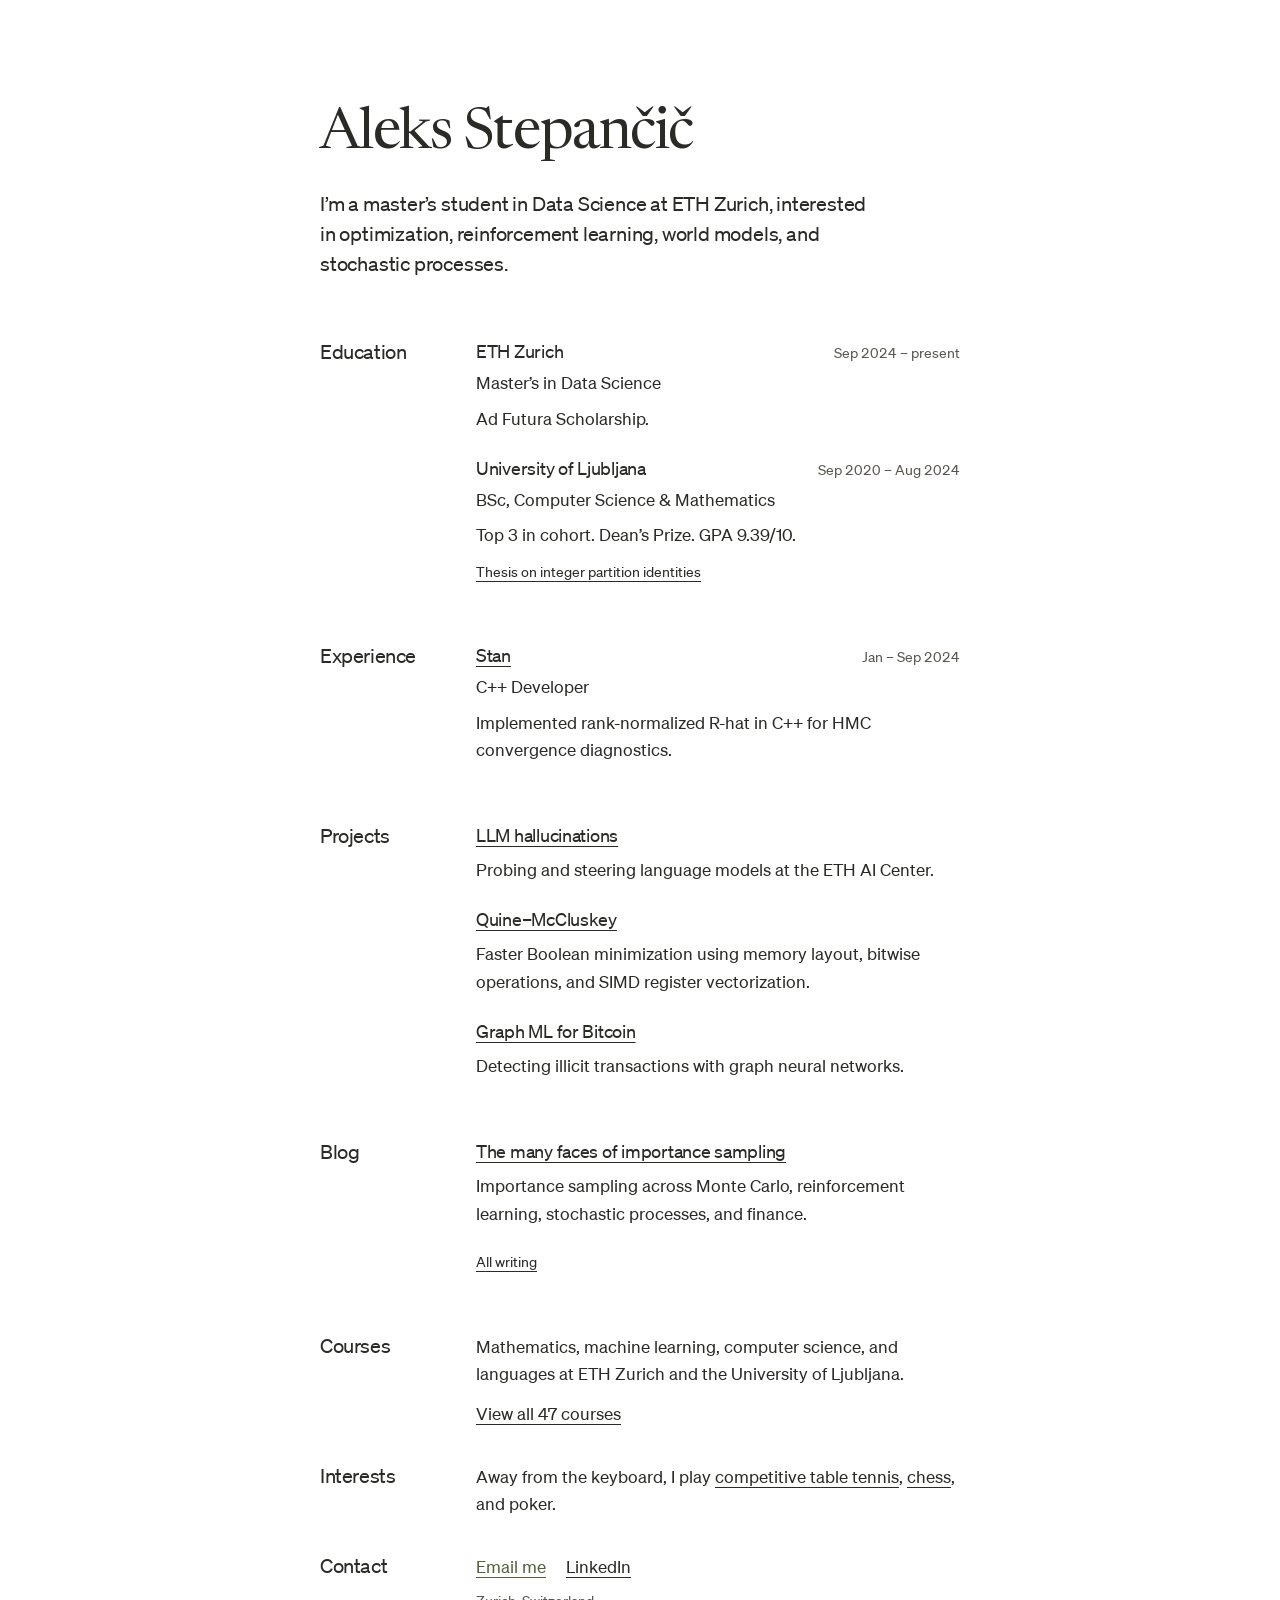
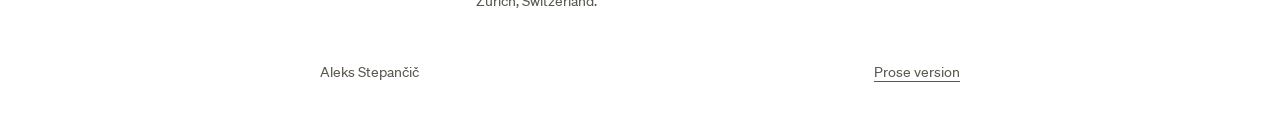
==== cv/index.html @ 12f6933e "Publish personal website and blog" ====
<!doctype html>
<html lang="en"><head>
<meta charset="utf-8"><meta name="viewport" content="width=device-width, initial-scale=1"><meta name="color-scheme" content="light"><meta name="theme-color" content="#ffffff">
<meta name="description" content="I’m a master’s student in Data Science at ETH Zurich, interested in optimization, reinforcement learning, world models, and stochastic processes."><title>Aleks Stepančič — CV</title>
<link rel="icon" href="../assets/favicon.svg?v=3" type="image/svg+xml"><link rel="stylesheet" href="../assets/fonts/fonts.css"><link rel="stylesheet" href="../taste/style.css">
</head><body><a class="skip-link" href="#main">Skip to content</a>
<div class="page profile-page"><main id="main">
<header class="intro"><h1>Aleks Stepančič</h1><p class="lead">I’m a master’s student in Data Science at ETH Zurich, interested in optimization, reinforcement learning, world models, and stochastic processes.</p></header>
<section id="education" class="cv-section" aria-labelledby="education-heading"><h2 id="education-heading">Education</h2><div class="section-body"><article class="record">
<div class="record-title"><h3>ETH Zurich</h3><p class="dates">Sep 2024 – present</p></div>
<p>Master’s in Data Science</p><p>Ad Futura Scholarship.</p>

</article>
<article class="record">
<div class="record-title"><h3>University of Ljubljana</h3><p class="dates">Sep 2020 – Aug 2024</p></div>
<p>BSc, Computer Science &amp; Mathematics</p><p>Top 3 in cohort. Dean’s Prize. GPA 9.39/10.</p>
<p class="record-link"><a href="https://repozitorij.uni-lj.si/Dokument.php?id=190948&amp;lang=slv" target="_blank" rel="noopener noreferrer">Thesis on integer partition identities</a></p>
</article></div></section>
<section id="experience" class="cv-section" aria-labelledby="experience-heading"><h2 id="experience-heading">Experience</h2><div class="section-body"><article class="record">
<div class="record-title"><h3><a href="https://mc-stan.org/" target="_blank" rel="noopener noreferrer">Stan</a></h3><p class="dates">Jan – Sep 2024</p></div>
<p>C++ Developer</p><p>Implemented rank-normalized R-hat in C++ for HMC convergence diagnostics.</p>

</article></div></section>
<section id="projects" class="cv-section" aria-labelledby="projects-heading"><h2 id="projects-heading">Projects</h2><div class="section-body project-list"><article class="project"><h3><a href="https://apertus-claritas.org/artifacts/detecting-and-reducing-hallucination-in-multiple-choice-questions-with-activation-steering" target="_blank" rel="noopener noreferrer">LLM hallucinations</a></h3><p>Probing and steering language models at the ETH AI Center.</p></article>
<article class="project"><h3><a href="https://github.com/rgwohlbold/quine-mccluskey-optimization" target="_blank" rel="noopener noreferrer">Quine–McCluskey</a></h3><p>Faster Boolean minimization using memory layout, bitwise operations, and SIMD register vectorization.</p></article>
<article class="project"><h3><a href="https://medium.com/@nm8144/is-graph-machine-learning-the-new-cryptocurrency-police-a7a40caeb959" target="_blank" rel="noopener noreferrer">Graph ML for Bitcoin</a></h3><p>Detecting illicit transactions with graph neural networks.</p></article></div></section>
<section id="blog" class="cv-section" aria-labelledby="blog-heading"><h2 id="blog-heading">Blog</h2><div class="section-body project-list"><article class="project"><h3><a href="../blog/same-worlds-different-weights/index.html">The many faces of importance sampling</a></h3><p>Importance sampling across Monte Carlo, reinforcement learning, stochastic processes, and finance.</p></article><p class="record-link"><a href="../blog/index.html">All writing</a></p></div></section>
<section id="courses" class="cv-section" aria-labelledby="courses-heading"><h2 id="courses-heading">Courses</h2><div class="section-body course-intro"><p>Mathematics, machine learning, computer science, and languages at ETH Zurich and the University of Ljubljana.</p><p class="course-link"><a href="./courses.html">View all 47 courses</a></p></div></section>
<section id="interests" class="cv-section compact" aria-labelledby="interests-heading"><h2 id="interests-heading">Interests</h2><div class="section-body"><p>Away from the keyboard, I play <a href="https://youtu.be/uDJwjL57I4Q" target="_blank" rel="noopener noreferrer">competitive table tennis</a>, <a href="https://lichess.org/@/aleksgorica" target="_blank" rel="noopener noreferrer">chess</a>, and poker.</p></div></section>
<section id="contact" class="cv-section compact" aria-labelledby="contact-heading"><h2 id="contact-heading">Contact</h2><div class="section-body"><div class="contact-links"><a href="mailto:aleksgorica@gmail.com" class="email-link">Email me</a> <a href="https://www.linkedin.com/in/aleks-stepancic/" target="_blank" rel="noopener noreferrer">LinkedIn</a></div><p class="contact-location">Zurich, Switzerland.</p></div></section>
</main><footer><span>Aleks Stepančič</span><a href="../taste/index.html">Prose version</a></footer></div>
</body></html>
---- assets/fonts/fonts.css ----
/* Inline font data also works when index.html is opened directly from disk. */
@font-face{font-family:Inter;src:url('[data-uri]') format('woff2');font-weight:100 900;font-style:normal;font-display:swap}
@font-face{font-family:Sohne;src:url('[data-uri]') format('woff2');font-weight:400;font-style:normal;font-display:swap}
@font-face{font-family:Newsreader;src:url('[data-uri]') format('woff2');font-weight:400;font-style:italic;font-display:swap}

/* Upright Newsreader for the personal homepage name. */
@font-face{font-family:Newsreader;src:url('[data-uri]') format('woff2');font-weight:400;font-style:normal;font-display:swap;unicode-range:U+20, U+41, U+53, U+61, U+63, U+65, U+69, U+6b-6c, U+6e, U+70, U+73-74, U+10d, U+11b, U+13e, U+148, U+160-161, U+165, U+1cd-1ce, U+1d0, U+1e9, U+30c}
---- taste/style.css ----
/* The quiet instrument · White and moss · static, text only. */
:root{
  color-scheme:light;
  --bg:#fff;
  --ink:#2a2a26;
  --muted:#59574e;
  --accent:#4f6238;
  --accent-ink:#fff;
  --selection:#c3ceb1;
  --sans:Sohne,Arial,sans-serif;
  --title-face:Inter,Arial,sans-serif;
  --small:14px;
  --body:17px;
  --entry:18px;
  --lead:20px;
  --heading:20px;
  --display:54px;
  --column:640px;
  --gutter:24px;
}
*{box-sizing:border-box}
html{scroll-padding-top:40px}
body{margin:0;background:var(--bg);color:var(--ink);font-family:var(--sans);font-size:var(--body);line-height:1.6;-webkit-font-smoothing:antialiased}
h1,h2,h3,h4,p{margin:0}
h1,h2,h3,h4{text-wrap:balance;font-weight:500}
h1{font-size:var(--display);line-height:1.08;letter-spacing:-.045em}
h2,h4{font-size:var(--heading);line-height:1.3;letter-spacing:-.02em}
h3{font-size:var(--body);line-height:1.4;letter-spacing:-.015em}
p{text-wrap:pretty}
a{color:inherit;text-decoration-thickness:1px;text-underline-offset:4px;overflow-wrap:anywhere}
a:focus-visible{outline:2px solid var(--accent);outline-offset:6px}
::selection{background:var(--selection);color:var(--ink)}
.page{width:min(var(--column),calc(100% - 2 * var(--gutter)));margin-inline:auto;padding-block:104px 38px}
.skip-link{position:absolute;left:-9999px;top:16px;background:var(--bg);padding:8px 12px}
.skip-link:focus{left:var(--gutter)}
.page.prose-page{padding-top:36px}
.site-header{max-width:640px;margin-bottom:40px}
.site-nav{display:flex;align-items:center;flex-wrap:wrap;gap:8px 24px;min-height:44px}
.site-nav a{font-size:14px;line-height:1.5;padding-block:11px;text-decoration:none}
.site-nav a[aria-current],.site-nav a:hover{text-decoration:underline}
.intro h1{font-family:var(--title-face);font-style:normal;font-weight:500;font-size:clamp(40px,4.5vw,60px);line-height:1.04;letter-spacing:-.04em;margin-left:-.04em;font-kerning:normal;font-synthesis:none}
.profile-page{--name-face:Newsreader,Georgia,serif}
.profile-page .intro h1{font-family:var(--name-face);font-style:normal;font-weight:400;font-size:clamp(42px,4.5vw,62px);line-height:1.06;letter-spacing:-.025em;margin-left:-.025em}
.intro .lead{font-size:var(--lead);line-height:1.5;letter-spacing:-.01em;margin-top:24px}
.intro .biography{margin-top:24px;font-size:var(--body);line-height:1.65}
.biography p+p{margin-top:18px}
.biography p{scroll-margin-top:40px}
.intro .profile-narrative{margin-top:18px;font-size:var(--body);line-height:1.65}
.profile-narrative p+p{margin-top:18px}
.profile-narrative p{scroll-margin-top:40px}
main>section{margin-top:60px}
.cv-section{display:grid;grid-template-columns:128px minmax(0,1fr);column-gap:28px;align-items:start}
.section-body{min-width:0}
.cv-section.compact{margin-top:36px}
.project-list{display:grid;gap:24px}
.project h3{font-size:var(--entry);line-height:1.4;letter-spacing:-.015em;font-weight:500}
.project p{margin-top:8px}
.project-list>.record-link{font-size:var(--small)}
.record+.record{margin-top:24px}
.record-title{display:flex;align-items:baseline;justify-content:space-between;gap:16px}
.record-title h3{font-size:var(--entry);font-weight:500;letter-spacing:-.015em}
.dates{flex-shrink:0;font-size:var(--small);color:var(--muted);font-variant-numeric:tabular-nums}
.record>p{margin-top:5px}
.record>p+p{margin-top:8px}
.record .record-link{font-size:var(--small);margin-top:12px}
.course-intro .course-link{margin-top:12px}
.contact-links{display:flex;flex-wrap:wrap;gap:8px 20px}
.contact-links .email-link{color:var(--accent)}
.contact-location{font-size:var(--small);color:var(--muted);margin-top:10px}
footer{display:flex;justify-content:space-between;gap:24px;margin-top:48px;font-size:var(--small);color:var(--muted)}
/* Standalone coursework uses the same paper, type and reading frame. */
.back-link{display:inline-block;font-size:var(--small);margin-bottom:36px}
.courses-page h1{margin-bottom:48px}
.university-columns{display:grid;gap:64px}
.institution h2{font-family:var(--title-face);font-size:24px;font-weight:500;line-height:1.3}
.degree{color:var(--muted);font-size:var(--small);margin-top:8px}
.course-group{margin-top:36px}
.course-group h3{font-family:var(--title-face);font-size:var(--entry);font-weight:600;line-height:1.4;margin-bottom:14px}
.course-group ul{margin:0;padding:0 0 0 16px;list-style:none}
.course+.course{margin-top:8px}
.record-date{font-size:var(--small);color:var(--muted);margin-top:48px}
.page~footer{width:min(var(--column),calc(100% - 2 * var(--gutter)));margin:20px auto 36px}
.footer-inner{display:flex;align-items:center;justify-content:space-between;gap:24px;width:100%}
@media(max-width:600px){
  :root{--display:44px;--lead:19px}
  .page{padding-top:64px;padding-bottom:28px}
  .intro .lead{margin-top:22px}
  main>section{margin-top:48px}
  .cv-section{display:block}
  .cv-section>h2{margin-bottom:18px}
  .cv-section.compact{margin-top:32px}
  .cv-section.compact>h2{margin-bottom:12px}
  .record-title{display:block}
  .record-title .dates{margin-top:5px}
  .record>p{margin-top:7px}
  footer{margin-top:40px}
  .courses-page h1{margin-bottom:36px}
  .university-columns{gap:48px}
}
@media(max-width:360px){:root{--display:38px;--gutter:20px}.intro h1{font-size:38px}}
@media print{
  :root{--bg:#fff;--ink:#000;--accent:#000}
  .page{padding-top:24px}
  .skip-link{display:none}
  main>section{margin-top:32px}
  .project,.record,.course-group{break-inside:avoid}
}

@media(max-width:360px){.profile-page .intro h1{font-size:36px}}
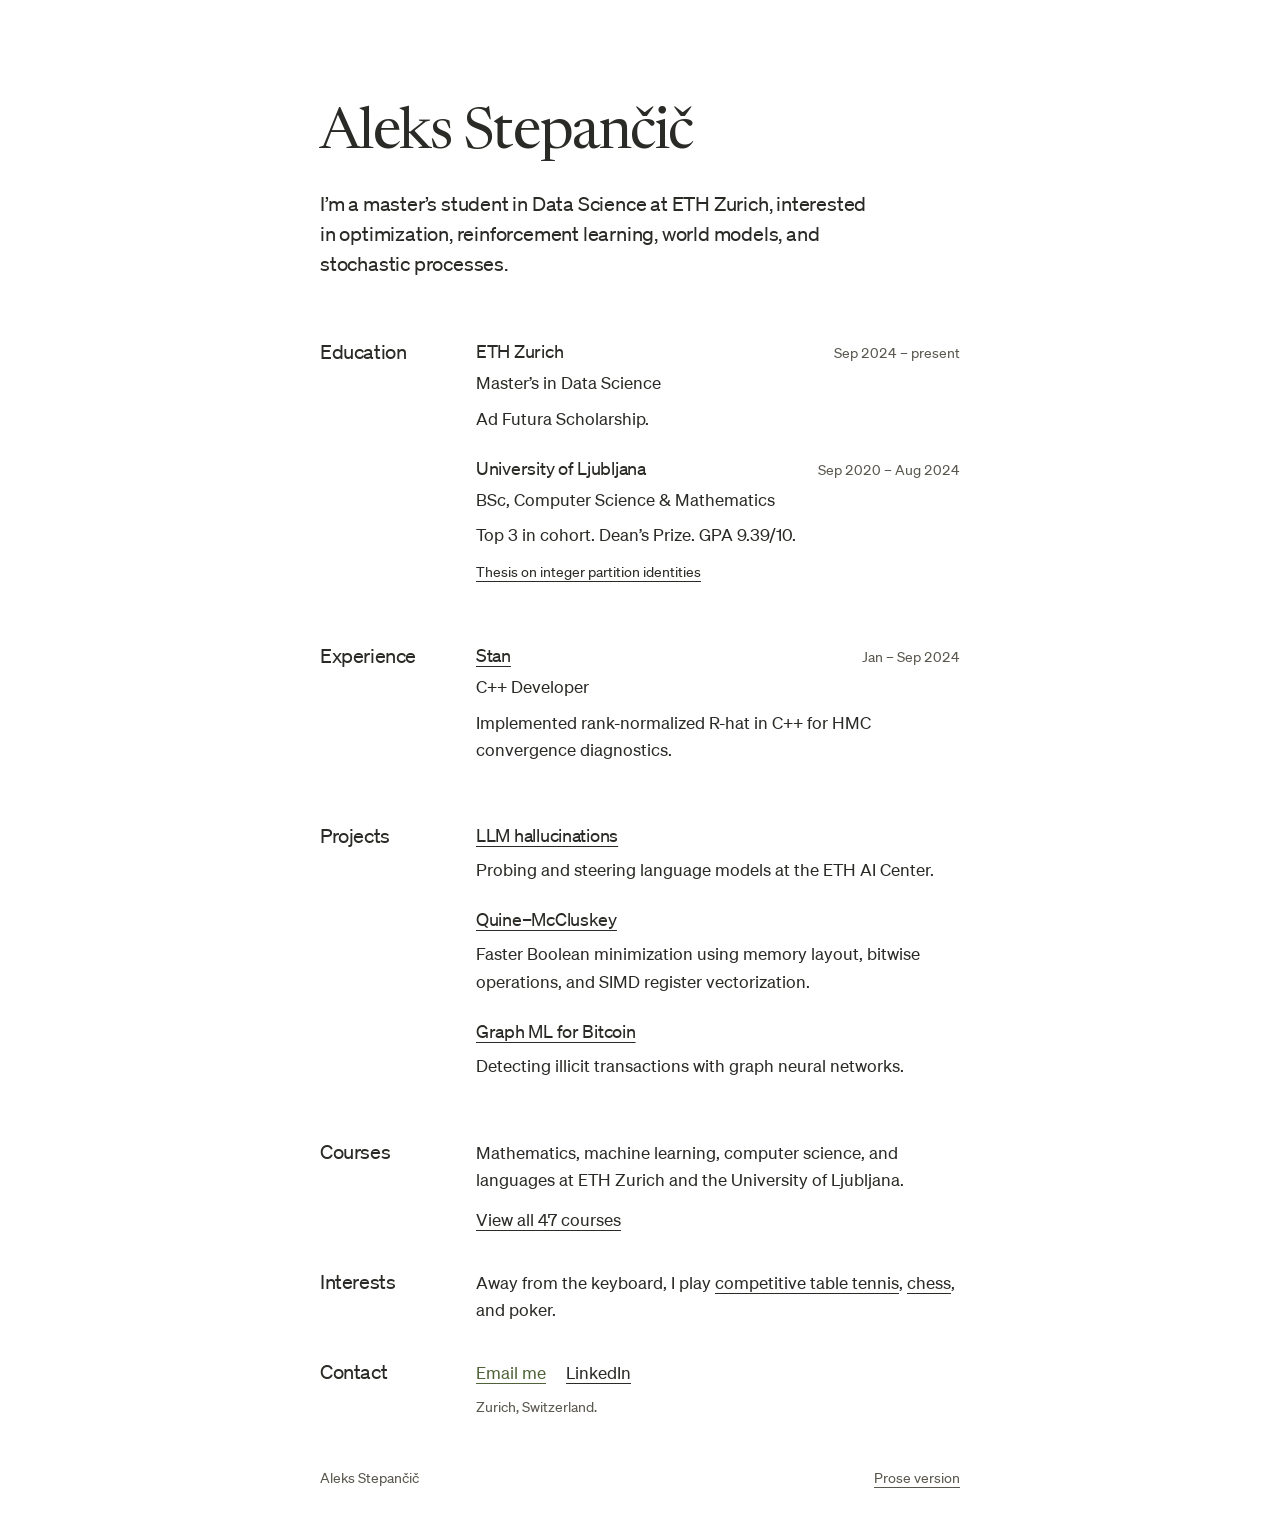
==== commit c75c71dd: "Hide Blog section from the CV version" ====
--- a/cv/index.html
+++ b/cv/index.html
@@ -10,6 +10,7 @@
 <div class="record-title"><h3>ETH Zurich</h3><p class="dates">Sep 2024 – present</p></div>
 <p>Master’s in Data Science</p><p>Ad Futura Scholarship.</p>
 
+
 </article>
 <article class="record">
 <div class="record-title"><h3>University of Ljubljana</h3><p class="dates">Sep 2020 – Aug 2024</p></div>
@@ -20,13 +21,14 @@
 <div class="record-title"><h3><a href="https://mc-stan.org/" target="_blank" rel="noopener noreferrer">Stan</a></h3><p class="dates">Jan – Sep 2024</p></div>
 <p>C++ Developer</p><p>Implemented rank-normalized R-hat in C++ for HMC convergence diagnostics.</p>
 
+
 </article></div></section>
 <section id="projects" class="cv-section" aria-labelledby="projects-heading"><h2 id="projects-heading">Projects</h2><div class="section-body project-list"><article class="project"><h3><a href="https://apertus-claritas.org/artifacts/detecting-and-reducing-hallucination-in-multiple-choice-questions-with-activation-steering" target="_blank" rel="noopener noreferrer">LLM hallucinations</a></h3><p>Probing and steering language models at the ETH AI Center.</p></article>
 <article class="project"><h3><a href="https://github.com/rgwohlbold/quine-mccluskey-optimization" target="_blank" rel="noopener noreferrer">Quine–McCluskey</a></h3><p>Faster Boolean minimization using memory layout, bitwise operations, and SIMD register vectorization.</p></article>
 <article class="project"><h3><a href="https://medium.com/@nm8144/is-graph-machine-learning-the-new-cryptocurrency-police-a7a40caeb959" target="_blank" rel="noopener noreferrer">Graph ML for Bitcoin</a></h3><p>Detecting illicit transactions with graph neural networks.</p></article></div></section>
-<section id="blog" class="cv-section" aria-labelledby="blog-heading"><h2 id="blog-heading">Blog</h2><div class="section-body project-list"><article class="project"><h3><a href="../blog/same-worlds-different-weights/index.html">The many faces of importance sampling</a></h3><p>Importance sampling across Monte Carlo, reinforcement learning, stochastic processes, and finance.</p></article><p class="record-link"><a href="../blog/index.html">All writing</a></p></div></section>
 <section id="courses" class="cv-section" aria-labelledby="courses-heading"><h2 id="courses-heading">Courses</h2><div class="section-body course-intro"><p>Mathematics, machine learning, computer science, and languages at ETH Zurich and the University of Ljubljana.</p><p class="course-link"><a href="./courses.html">View all 47 courses</a></p></div></section>
 <section id="interests" class="cv-section compact" aria-labelledby="interests-heading"><h2 id="interests-heading">Interests</h2><div class="section-body"><p>Away from the keyboard, I play <a href="https://youtu.be/uDJwjL57I4Q" target="_blank" rel="noopener noreferrer">competitive table tennis</a>, <a href="https://lichess.org/@/aleksgorica" target="_blank" rel="noopener noreferrer">chess</a>, and poker.</p></div></section>
 <section id="contact" class="cv-section compact" aria-labelledby="contact-heading"><h2 id="contact-heading">Contact</h2><div class="section-body"><div class="contact-links"><a href="mailto:aleksgorica@gmail.com" class="email-link">Email me</a> <a href="https://www.linkedin.com/in/aleks-stepancic/" target="_blank" rel="noopener noreferrer">LinkedIn</a></div><p class="contact-location">Zurich, Switzerland.</p></div></section>
 </main><footer><span>Aleks Stepančič</span><a href="../taste/index.html">Prose version</a></footer></div>
 </body></html>
+
